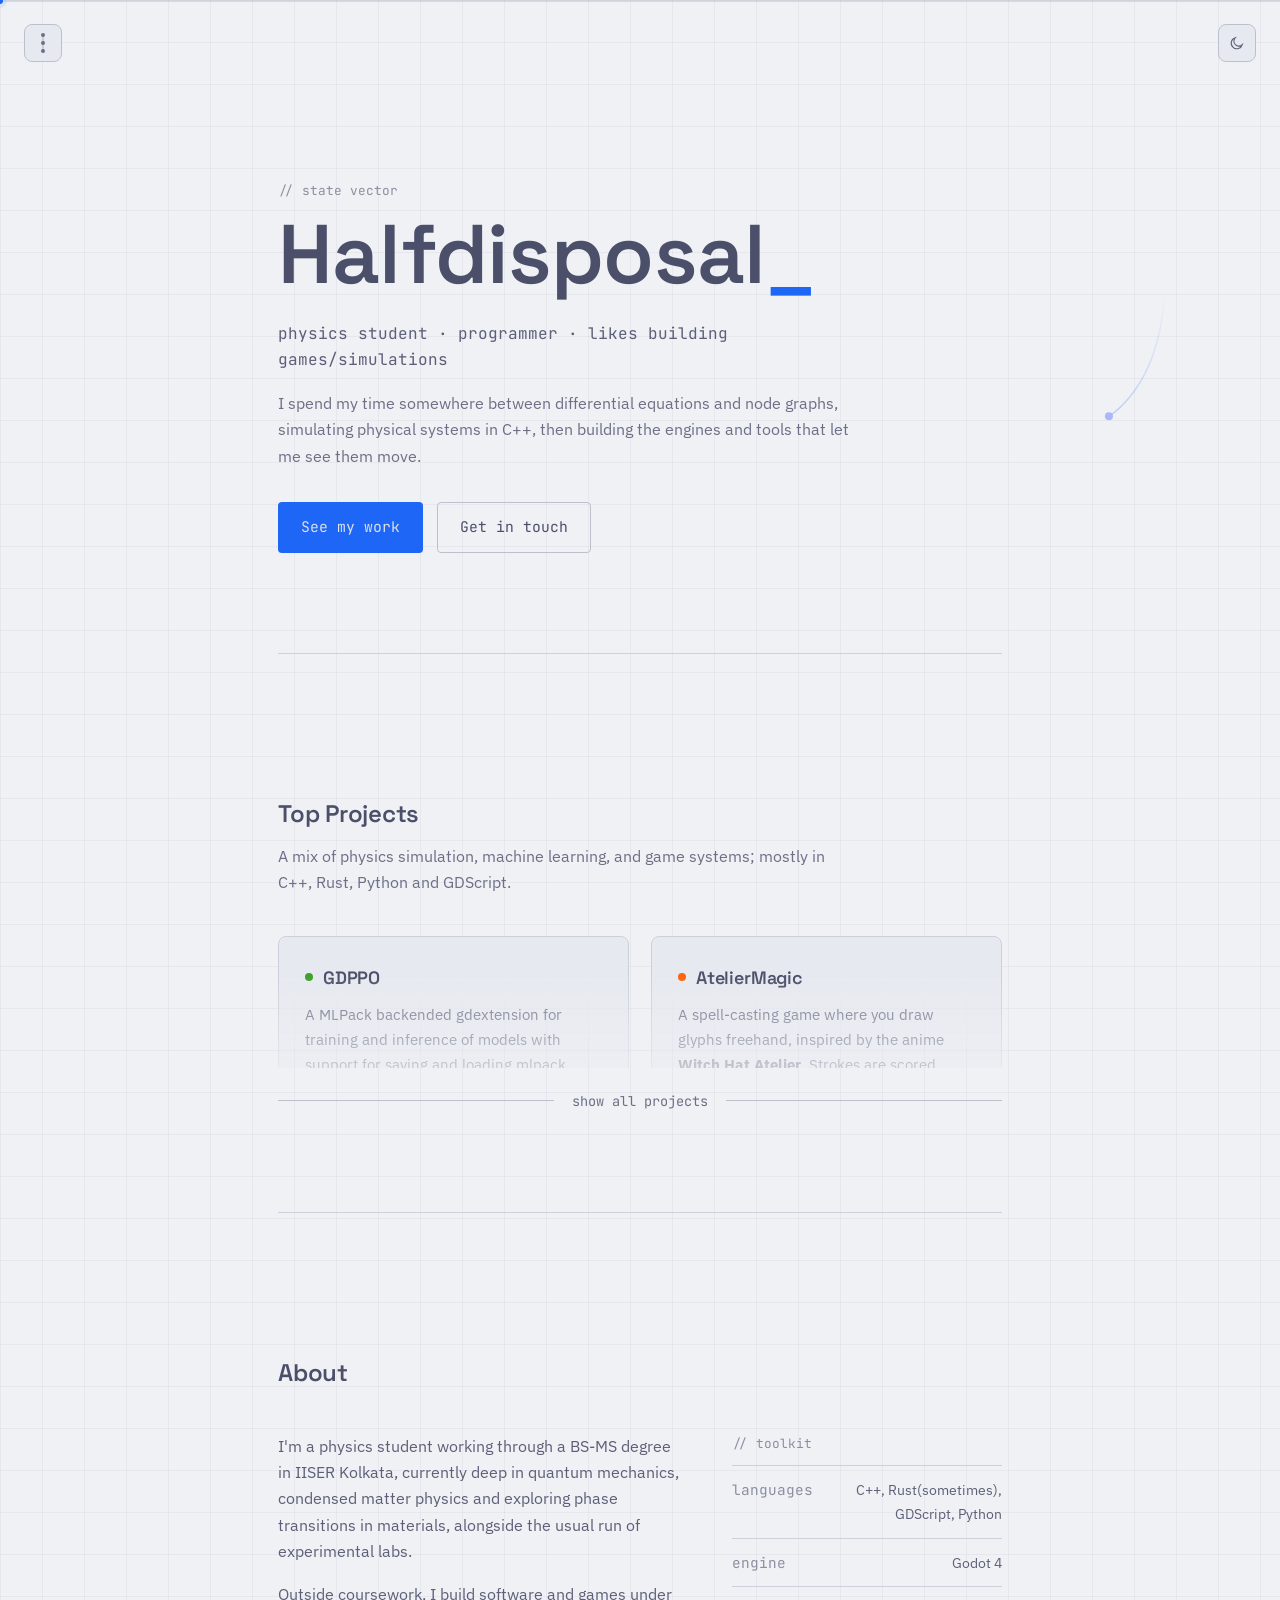
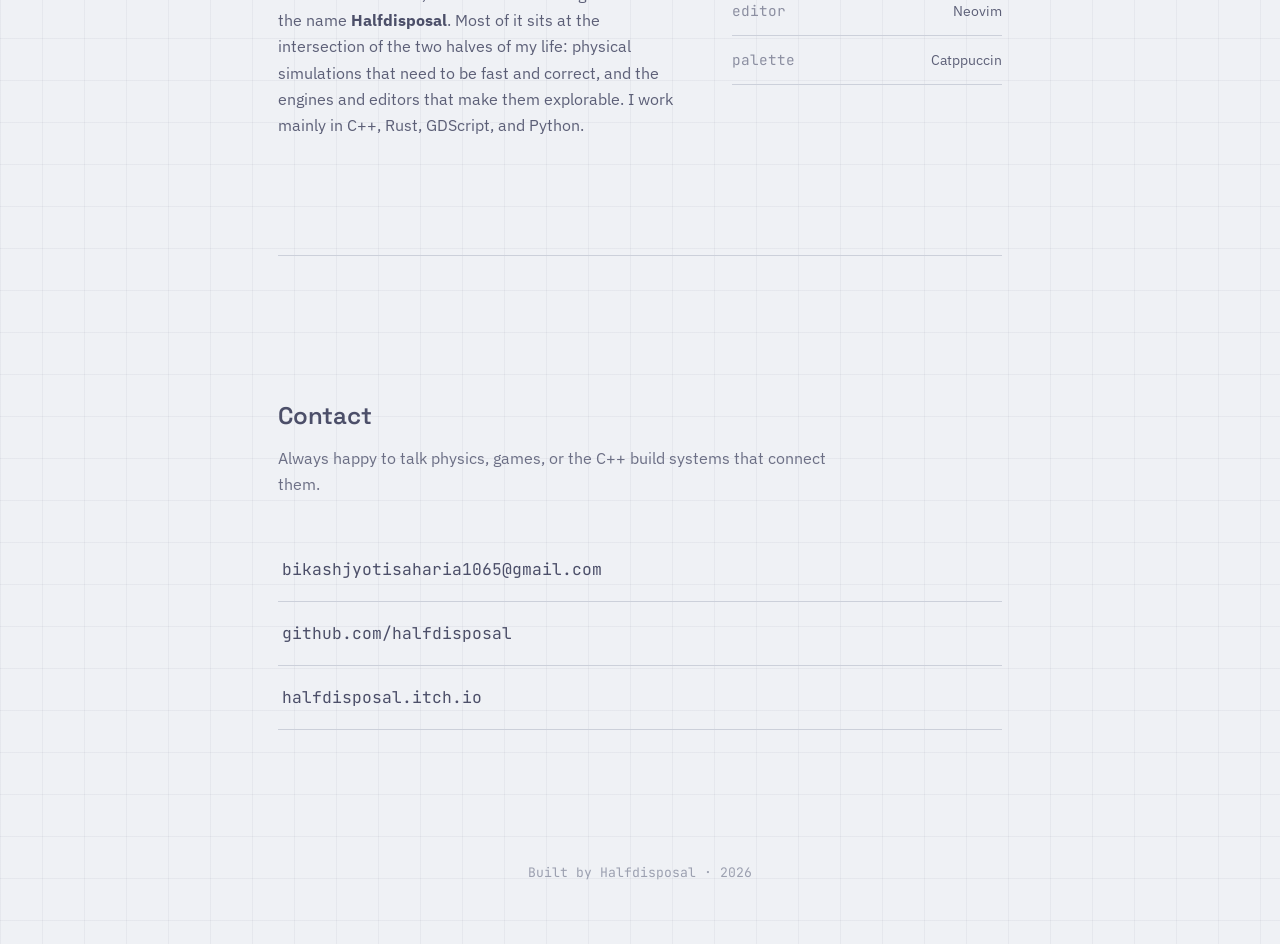
==== index.html @ 4f37a4ed "Add files via upload" ====
<!DOCTYPE html>
<html lang="en" data-theme="mocha">
<head>
<meta charset="UTF-8">
<meta name="viewport" content="width=device-width, initial-scale=1.0">
<title>Halfdisposal</title>
<meta name="description" content="Portfolio of Halfdisposal — physics undergrad, programmer, and game developer.">

<link id="favicon" rel="icon" type="image/svg+xml" href="favicon-mocha.svg">
<link rel="alternate icon" href="favicon.png">

<meta property="og:type" content="website">
<meta property="og:title" content="Halfdisposal — physics & code">
<meta property="og:description" content="Portfolio of Halfdisposal — physics undergrad, programmer, and game developer.">
<meta property="og:image" content="og-image.png">
<meta name="twitter:card" content="summary_large_image">
<meta name="twitter:title" content="Halfdisposal — physics & code">
<meta name="twitter:image" content="og-image.png">

<link rel="preconnect" href="https://fonts.googleapis.com">
<link rel="preconnect" href="https://fonts.gstatic.com" crossorigin>
<link href="https://fonts.googleapis.com/css2?family=Space+Grotesk:wght@400;500;600;700&family=IBM+Plex+Sans:wght@400;500;600&family=JetBrains+Mono:wght@400;500;600&display=swap" rel="stylesheet">
<link rel="stylesheet" href="style.css">
</head>
<body>

<canvas id="orbit-canvas"></canvas>

<button id="nav-toggle" aria-label="Open menu" aria-expanded="false" aria-controls="nav-panel">
  <span class="node-icon">
    <span class="node-dot"></span>
    <span class="node-dot"></span>
    <span class="node-dot"></span>
  </span>
</button>

<div id="scroll-rail" aria-hidden="true">
  <div id="scroll-rail-track"></div>
  <div id="scroll-rail-fill"></div>
  <div id="scroll-rail-dot"></div>
</div>

<nav id="nav-panel" aria-hidden="true">
  <ul>
    <li><a href="#home" class="nav-link" data-label="home">home</a></li>
    <li><a href="#projects" class="nav-link" data-label="projects">projects</a></li>
    <li><a href="#about" class="nav-link" data-label="about">about</a></li>
    <li><a href="#contact" class="nav-link" data-label="contact">contact</a></li>
  </ul>
</nav>

<div id="nav-overlay"></div>

<button id="theme-toggle" aria-label="Toggle light and dark theme">
  <svg id="icon-sun" viewBox="0 0 24 24" fill="none" stroke="currentColor" stroke-width="1.6">
    <circle cx="12" cy="12" r="4.2"/>
    <path d="M12 2.5v2.4M12 19.1v2.4M4.2 4.2l1.7 1.7M18.1 18.1l1.7 1.7M2.5 12h2.4M19.1 12h2.4M4.2 19.8l1.7-1.7M18.1 5.9l1.7-1.7"/>
  </svg>
  <svg id="icon-moon" viewBox="0 0 24 24" fill="none" stroke="currentColor" stroke-width="1.6">
    <path d="M20 14.5A8.5 8.5 0 1 1 9.5 4a6.8 6.8 0 0 0 10.5 10.5Z"/>
  </svg>
</button>

<main>

  <section id="home" class="section hero">
    <p class="mono-tag">// state vector</p>
    <h1>Halfdisposal<span class="cursor">_</span></h1>
    <p class="hero-line">physics student · programmer · likes building games/simulations</p>
    <p class="hero-sub">I spend my time somewhere between differential equations and node graphs, simulating physical
      systems in C++, then building the engines and tools that let me see them move.</p>
    <div class="hero-actions">
      <a href="#projects" class="btn btn-primary">See my work</a>
      <a href="#contact" class="btn btn-ghost">Get in touch</a>
    </div>
  </section>

  <section id="projects" class="section">
    <div class="section-head">
      <h2>Top Projects</h2>
      <p class="section-note">A mix of physics simulation, machine learning, and game systems; mostly in C++, Rust, Python and GDScript.</p>
    </div>

    <div class="projects-teaser">
      <div class="project-grid preview">

        <article class="project-card">
          <div class="project-card-head">
            <span class="node-marker"></span>
            <h3>GDPPO</h3>
          </div>
          <p>A MLPack backended gdextension for training and inference of models with support for saving and loading mlpack models. Mainly focused on Reinforcement Learning with PPO Algorithm, with support for Linear layer and activation functions.</p>
          <ul class="tag-list">
            <li>Godot 4</li><li>C++</li><li>GDExtension</li><li>mlpack</li>
          </ul>
        </article>

        <article class="project-card">
          <div class="project-card-head">
            <span class="node-marker"></span>
            <h3>AtelierMagic</h3>
          </div>
          <p>A spell-casting game where you draw glyphs freehand, inspired by the anime <strong>Witch Hat Atelier</strong>. Strokes are scored using connected-component analysis and PCA-based normalization, matched against a library of gestures.</p>
          <ul class="tag-list">
            <li>Godot 4</li><li>GDScript</li><li>Computer Vision</li>
          </ul>
        </article>

      </div>
      <a class="show-all" href="projects.html">
        <span class="show-all-rule"></span>
        <span class="show-all-label">show all projects</span>
        <span class="show-all-rule"></span>
      </a>
    </div>
  </section>

  <section id="about" class="section about">
    <div class="section-head">
      <h2>About</h2>
    </div>
    <div class="about-grid">
      <div class="about-text">
        <p>I'm a physics student working through a BS-MS degree in IISER Kolkata, currently deep in quantum mechanics, condensed matter physics and exploring phase transitions in materials, alongside the usual run of experimental labs.</p>
        <p>Outside coursework, I build software and games under the name <strong>Halfdisposal</strong>. Most of it sits
          at the intersection of the two halves of my life: physical simulations that need to be fast and
          correct, and the engines and editors that make them explorable. I work mainly in C++, Rust, GDScript,
          and Python.</p>
      </div>
      <div class="about-toolkit">
        <p class="mono-tag">// toolkit</p>
        <ul>
          <li><span>languages</span><span>C++, Rust(sometimes), GDScript, Python</span></li>
          <li><span>engine</span><span>Godot 4</span></li>
          <li><span>editor</span><span>Neovim</span></li>
          <li><span>palette</span><span>Catppuccin</span></li>
        </ul>
      </div>
    </div>
  </section>

  <section id="contact" class="section contact">
    <div class="section-head">
      <h2>Contact</h2>
      <p class="section-note">Always happy to talk physics, games, or the C++ build systems that connect them.</p>
    </div>
    <ul class="contact-list">
      <li><a href="mailto:bikashjyotisaharia1065@gmail.com">bikashjyotisaharia1065@gmail.com</a></li>
      <li><a href="https://github.com/halfdisposal" target="_blank" rel="noopener">github.com/halfdisposal </a></li>
      <li><a href="https://halfdisposal.itch.io" target="_blank" rel="noopener">halfdisposal.itch.io </a></li>
    </ul>
  </section>

</main>

<footer>
  <p>Built by Halfdisposal · <span id="year"></span></p>
</footer>

<script src="script.js"></script>
</body>
</html>
---- style.css ----
:root {
  --font-display: 'Space Grotesk', sans-serif;
  --font-body: 'IBM Plex Sans', sans-serif;
  --font-mono: 'JetBrains Mono', monospace;

  --radius-sm: 4px;
  --radius-md: 8px;
  --content-width: 780px;
}

html[data-theme="mocha"] {
  --base: #1e1e2e;
  --mantle: #181825;
  --crust: #11111b;
  --surface0: #313244;
  --surface1: #45475a;
  --surface2: #585b70;
  --overlay0: #6c7086;
  --overlay1: #7f849c;
  --text: #cdd6f4;
  --subtext1: #bac2de;
  --subtext0: #a6adc8;
  --blue: #89b4fa;
  --lavender: #b4befe;
  --sapphire: #74c7ec;
  --teal: #94e2d5;
  --green: #a6e3a1;
  --peach: #fab387;
  --yellow: #f9e2af;
  --mauve: #cba6f7;
  --red: #f38ba8;
  --grid-line: rgba(205, 214, 244, 0.05);
}

html[data-theme="latte"] {
  --base: #eff1f5;
  --mantle: #e6e9ef;
  --crust: #dce0e8;
  --surface0: #ccd0da;
  --surface1: #bcc0cc;
  --surface2: #acb0be;
  --overlay0: #9ca0b0;
  --overlay1: #8c8fa1;
  --text: #4c4f69;
  --subtext1: #5c5f77;
  --subtext0: #6c6f85;
  --blue: #1e66f5;
  --lavender: #7287fd;
  --sapphire: #209fb5;
  --teal: #179299;
  --green: #40a02b;
  --peach: #fe640b;
  --yellow: #df8e1d;
  --mauve: #8839ef;
  --red: #d20f39;
  --grid-line: rgba(76, 79, 105, 0.06);
}

* { box-sizing: border-box; }

html { scroll-behavior: smooth; }

body {
  margin: 0;
  background:
    linear-gradient(var(--grid-line) 1px, transparent 1px) 0 0 / 42px 42px,
    linear-gradient(90deg, var(--grid-line) 1px, transparent 1px) 0 0 / 42px 42px,
    var(--base);
  color: var(--text);
  font-family: var(--font-body);
  font-size: 16px;
  line-height: 1.65;
  transition: background-color 0.3s ease, color 0.3s ease;
}

@media (prefers-reduced-motion: reduce) {
  html { scroll-behavior: auto; }
  * { animation-duration: 0.01ms !important; animation-iteration-count: 1 !important; transition-duration: 0.01ms !important; }
}

h1, h2, h3 {
  font-family: var(--font-display);
  font-weight: 600;
  margin: 0 0 0.4em 0;
  letter-spacing: -0.01em;
}

p { margin: 0 0 1em 0; }

a { color: inherit; }

.mono-tag {
  font-family: var(--font-mono);
  font-size: 0.8rem;
  color: var(--overlay1);
  margin: 0 0 0.9em 0;
}

/* ---------- canvas ---------- */

#orbit-canvas {
  position: fixed;
  inset: 0;
  width: 100%;
  height: 100%;
  z-index: 0;
  opacity: 0.55;
  pointer-events: none;
}

/* ---------- nav toggle ---------- */

#nav-toggle {
  position: fixed;
  top: 24px;
  left: 24px;
  z-index: 30;
  width: 38px;
  height: 38px;
  border-radius: var(--radius-md);
  border: 1px solid var(--surface1);
  background: var(--mantle);
  display: flex;
  align-items: center;
  justify-content: center;
  cursor: pointer;
  transition: border-color 0.2s ease, background 0.2s ease;
}

#nav-toggle:hover { border-color: var(--blue); }

.node-icon {
  display: flex;
  flex-direction: column;
  align-items: center;
  gap: 4px;
  position: relative;
}

.node-icon::before {
  content: "";
  position: absolute;
  left: 50%;
  top: 2px;
  bottom: 2px;
  width: 1px;
  background: var(--surface2);
  transform: translateX(-50%);
}

.node-dot {
  width: 4px;
  height: 4px;
  border-radius: 50%;
  background: var(--subtext0);
  position: relative;
  z-index: 1;
  transition: background 0.2s ease;
}

#nav-toggle[aria-expanded="true"] .node-dot { background: var(--blue); }

/* ---------- nav panel ---------- */

#nav-overlay {
  position: fixed;
  inset: 0;
  background: rgba(0,0,0,0.35);
  opacity: 0;
  pointer-events: none;
  transition: opacity 0.25s ease;
  z-index: 20;
}

#nav-overlay.open { opacity: 1; pointer-events: auto; }

#nav-panel {
  position: fixed;
  top: 0;
  left: 0;
  bottom: 0;
  width: 260px;
  background: var(--mantle);
  border-right: 1px solid var(--surface0);
  z-index: 25;
  padding: 100px 0 40px 0;
  transform: translateX(-100%);
  transition: transform 0.3s cubic-bezier(0.4, 0, 0.2, 1);
}

#nav-panel.open { transform: translateX(0); }

#nav-panel ul {
  list-style: none;
  margin: 0;
  padding: 0;
}

#nav-panel li { position: relative; }

.nav-link {
  display: block;
  font-family: var(--font-mono);
  font-size: 1.05rem;
  color: var(--subtext1);
  text-decoration: none;
  padding: 16px 0 16px 46px;
  position: relative;
  transition: color 0.2s ease;
}

.nav-link::before {
  content: "";
  position: absolute;
  left: 24px;
  top: 50%;
  width: 9px;
  height: 9px;
  border-radius: 50%;
  background: var(--surface2);
  transform: translate(-50%, -50%);
  transition: background 0.2s ease, box-shadow 0.2s ease;
}

.nav-link:hover, .nav-link.active { color: var(--text); }

.nav-link:hover::before, .nav-link.active::before {
  background: var(--blue);
  box-shadow: 0 0 0 4px rgba(137, 180, 250, 0.18);
}

/* ---------- theme toggle ---------- */

#theme-toggle {
  position: fixed;
  top: 24px;
  right: 24px;
  z-index: 30;
  width: 38px;
  height: 38px;
  border-radius: var(--radius-md);
  border: 1px solid var(--surface1);
  background: var(--mantle);
  color: var(--subtext1);
  cursor: pointer;
  display: flex;
  align-items: center;
  justify-content: center;
  transition: border-color 0.2s ease, color 0.2s ease;
}

#theme-toggle:hover { border-color: var(--blue); color: var(--blue); }

#theme-toggle svg {
  width: 16px;
  height: 16px;
  position: absolute;
  transition: opacity 0.35s ease, transform 0.45s cubic-bezier(0.4, 0, 0.2, 1);
}

#icon-sun { opacity: 1; transform: rotate(0deg) scale(1); }
#icon-moon { opacity: 0; transform: rotate(-70deg) scale(0.5); }

html[data-theme="latte"] #icon-sun { opacity: 0; transform: rotate(70deg) scale(0.5); }
html[data-theme="latte"] #icon-moon { opacity: 1; transform: rotate(0deg) scale(1); }

/* ---------- layout ---------- */

main {
  position: relative;
  z-index: 1;
  max-width: var(--content-width);
  margin: 0 auto;
  padding: 0 28px;
}

.section {
  padding: 140px 0 100px 0;
  border-bottom: 1px solid var(--surface0);
}

.section:last-of-type { border-bottom: none; }

.section-head { margin-bottom: 40px; }

.section-note { color: var(--subtext0); max-width: 56ch; }

/* ---------- hero ---------- */

.hero { padding-top: 180px; }

.hero h1 {
  font-size: clamp(3rem, 9vw, 5.2rem);
  line-height: 1;
  margin-bottom: 0.3em;
}

.cursor {
  display: inline-block;
  color: var(--blue);
  animation: blink 1.1s steps(1) infinite;
}

@keyframes blink { 50% { opacity: 0; } }

.hero-line {
  font-family: var(--font-mono);
  font-size: 1rem;
  color: var(--subtext1);
  max-width: 60ch;
}

.hero-sub {
  color: var(--subtext0);
  max-width: 58ch;
  font-size: 1.02rem;
}

.hero-actions {
  display: flex;
  gap: 14px;
  margin-top: 32px;
  flex-wrap: wrap;
}

.btn {
  font-family: var(--font-mono);
  font-size: 0.92rem;
  padding: 12px 22px;
  border-radius: var(--radius-sm);
  text-decoration: none;
  border: 1px solid transparent;
  transition: transform 0.15s ease, border-color 0.2s ease, background 0.2s ease;
}

.btn-primary {
  background: var(--blue);
  color: var(--crust);
}

.btn-primary:hover { transform: translateY(-1px); }

.btn-ghost {
  border-color: var(--surface1);
  color: var(--text);
}

.btn-ghost:hover { border-color: var(--blue); color: var(--blue); }

/* ---------- projects ---------- */

.project-grid {
  display: grid;
  grid-template-columns: repeat(2, 1fr);
  gap: 22px;
}

.project-card {
  background: var(--mantle);
  border: 1px solid var(--surface0);
  border-radius: var(--radius-md);
  padding: 26px 26px 22px 26px;
  position: relative;
  transition: border-color 0.2s ease;
}

.project-card:hover { border-color: var(--surface2); }

.project-card-head {
  display: flex;
  align-items: center;
  gap: 10px;
  margin-bottom: 10px;
}

.node-marker {
  width: 8px;
  height: 8px;
  border-radius: 50%;
  background: var(--green);
  flex-shrink: 0;
}

.project-card:nth-of-type(2n) .node-marker { background: var(--peach); }
.project-card:nth-of-type(3n) .node-marker { background: var(--mauve); }

.project-card h3 { font-size: 1.12rem; margin: 0; }

.project-card p {
  color: var(--subtext0);
  font-size: 0.95rem;
  margin-bottom: 16px;
}

.tag-list {
  list-style: none;
  display: flex;
  flex-wrap: wrap;
  gap: 8px;
  margin: 0;
  padding: 0;
}

.tag-list li {
  font-family: var(--font-mono);
  font-size: 0.76rem;
  color: var(--subtext1);
  background: var(--surface0);
  padding: 3px 9px;
  border-radius: var(--radius-sm);
}

.projects-teaser {
  position: relative;
}

.project-grid.preview {
  max-height: 132px;
  overflow: hidden;
  -webkit-mask-image: linear-gradient(to bottom, #000 0%, #000 30%, rgba(0, 0, 0, 0.32) 100%);
  mask-image: linear-gradient(to bottom, #000 0%, #000 30%, rgba(0, 0, 0, 0.32) 100%);
}

.show-all {
  display: flex;
  align-items: center;
  gap: 18px;
  margin-top: 22px;
  text-decoration: none;
  color: var(--subtext0);
  cursor: pointer;
}

.show-all-rule {
  flex: 1;
  height: 1px;
  background: var(--surface1);
  transition: background 0.2s ease;
}

.show-all-label {
  font-family: var(--font-mono);
  font-size: 0.85rem;
  white-space: nowrap;
  transition: color 0.2s ease;
}

.show-all:hover .show-all-label { color: var(--blue); }
.show-all:hover .show-all-rule { background: var(--blue); }

/* ---------- projects page ---------- */

.projects-page { padding-top: 160px; }

.back-link {
  display: inline-block;
  font-family: var(--font-mono);
  font-size: 0.85rem;
  color: var(--subtext0);
  text-decoration: none;
  margin-bottom: 36px;
  transition: color 0.2s ease;
}

.back-link::before {
  content: "←";
  margin-right: 8px;
}

.back-link:hover { color: var(--blue); }

.projects-page h1 {
  font-family: var(--font-display);
  font-size: clamp(2.2rem, 5vw, 3rem);
}

/* ---------- about ---------- */

.about-grid {
  display: grid;
  grid-template-columns: 1.5fr 1fr;
  gap: 48px;
}

.about-text p { color: var(--subtext1); }
.about-text strong { color: var(--text); }

.about-toolkit ul {
  list-style: none;
  margin: 0;
  padding: 0;
  border-top: 1px solid var(--surface0);
}

.about-toolkit li {
  display: flex;
  justify-content: space-between;
  gap: 12px;
  padding: 12px 0;
  border-bottom: 1px solid var(--surface0);
  font-size: 0.9rem;
}

.about-toolkit li span:first-child {
  font-family: var(--font-mono);
  color: var(--overlay1);
}

.about-toolkit li span:last-child {
  color: var(--subtext1);
  text-align: right;
}

/* ---------- contact ---------- */

.contact-list {
  list-style: none;
  margin: 0;
  padding: 0;
}

.contact-list li { border-bottom: 1px solid var(--surface0); }

.contact-list a {
  display: block;
  padding: 18px 4px;
  text-decoration: none;
  font-family: var(--font-mono);
  font-size: 1.02rem;
  color: var(--text);
  transition: color 0.2s ease, padding-left 0.2s ease;
}

.contact-list a:hover {
  color: var(--blue);
  padding-left: 10px;
}

.edit-hint {
  color: var(--overlay0);
  font-size: 0.8rem;
}

/* ---------- footer ---------- */

footer {
  position: relative;
  z-index: 1;
  text-align: center;
  padding: 32px 0 48px 0;
  color: var(--overlay0);
  font-family: var(--font-mono);
  font-size: 0.82rem;
}

/* ---------- responsive ---------- */

@media (max-width: 720px) {
  .project-grid { grid-template-columns: 1fr; }
  .about-grid { grid-template-columns: 1fr; }
  .section { padding: 110px 0 70px 0; }
  #nav-panel { width: 100%; }
}

/* ---------- scroll rail ---------- */

#scroll-rail {
  position: fixed;
  top: 0;
  left: 0;
  right: 0;
  height: 2px;
  z-index: 40;
  pointer-events: none;
}

#scroll-rail-track {
  position: absolute;
  inset: 0;
  background: var(--surface1);
  opacity: 0.5;
}

#scroll-rail-fill {
  position: absolute;
  top: 0;
  left: 0;
  height: 100%;
  width: 0%;
  background: var(--blue);
  opacity: 0.7;
}

#scroll-rail-dot {
  position: absolute;
  top: 50%;
  left: 0%;
  width: 6px;
  height: 6px;
  border-radius: 50%;
  background: var(--blue);
  box-shadow: 0 0 0 4px rgba(137, 180, 250, 0.18);
  transform: translate(-50%, -50%);
}

/* ---------- scrollbar & selection ---------- */

::selection {
  background: var(--blue);
  color: var(--crust);
}

html {
  scrollbar-width: thin;
  scrollbar-color: var(--surface2) var(--base);
}

::-webkit-scrollbar { width: 11px; }
::-webkit-scrollbar-track { background: var(--base); }
::-webkit-scrollbar-thumb {
  background: var(--surface2);
  border-radius: 6px;
  border: 3px solid var(--base);
}
::-webkit-scrollbar-thumb:hover { background: var(--overlay0); }

/* ---------- focus visibility ---------- */

a:focus-visible, button:focus-visible {
  outline: 2px solid var(--blue);
  outline-offset: 2px;
}
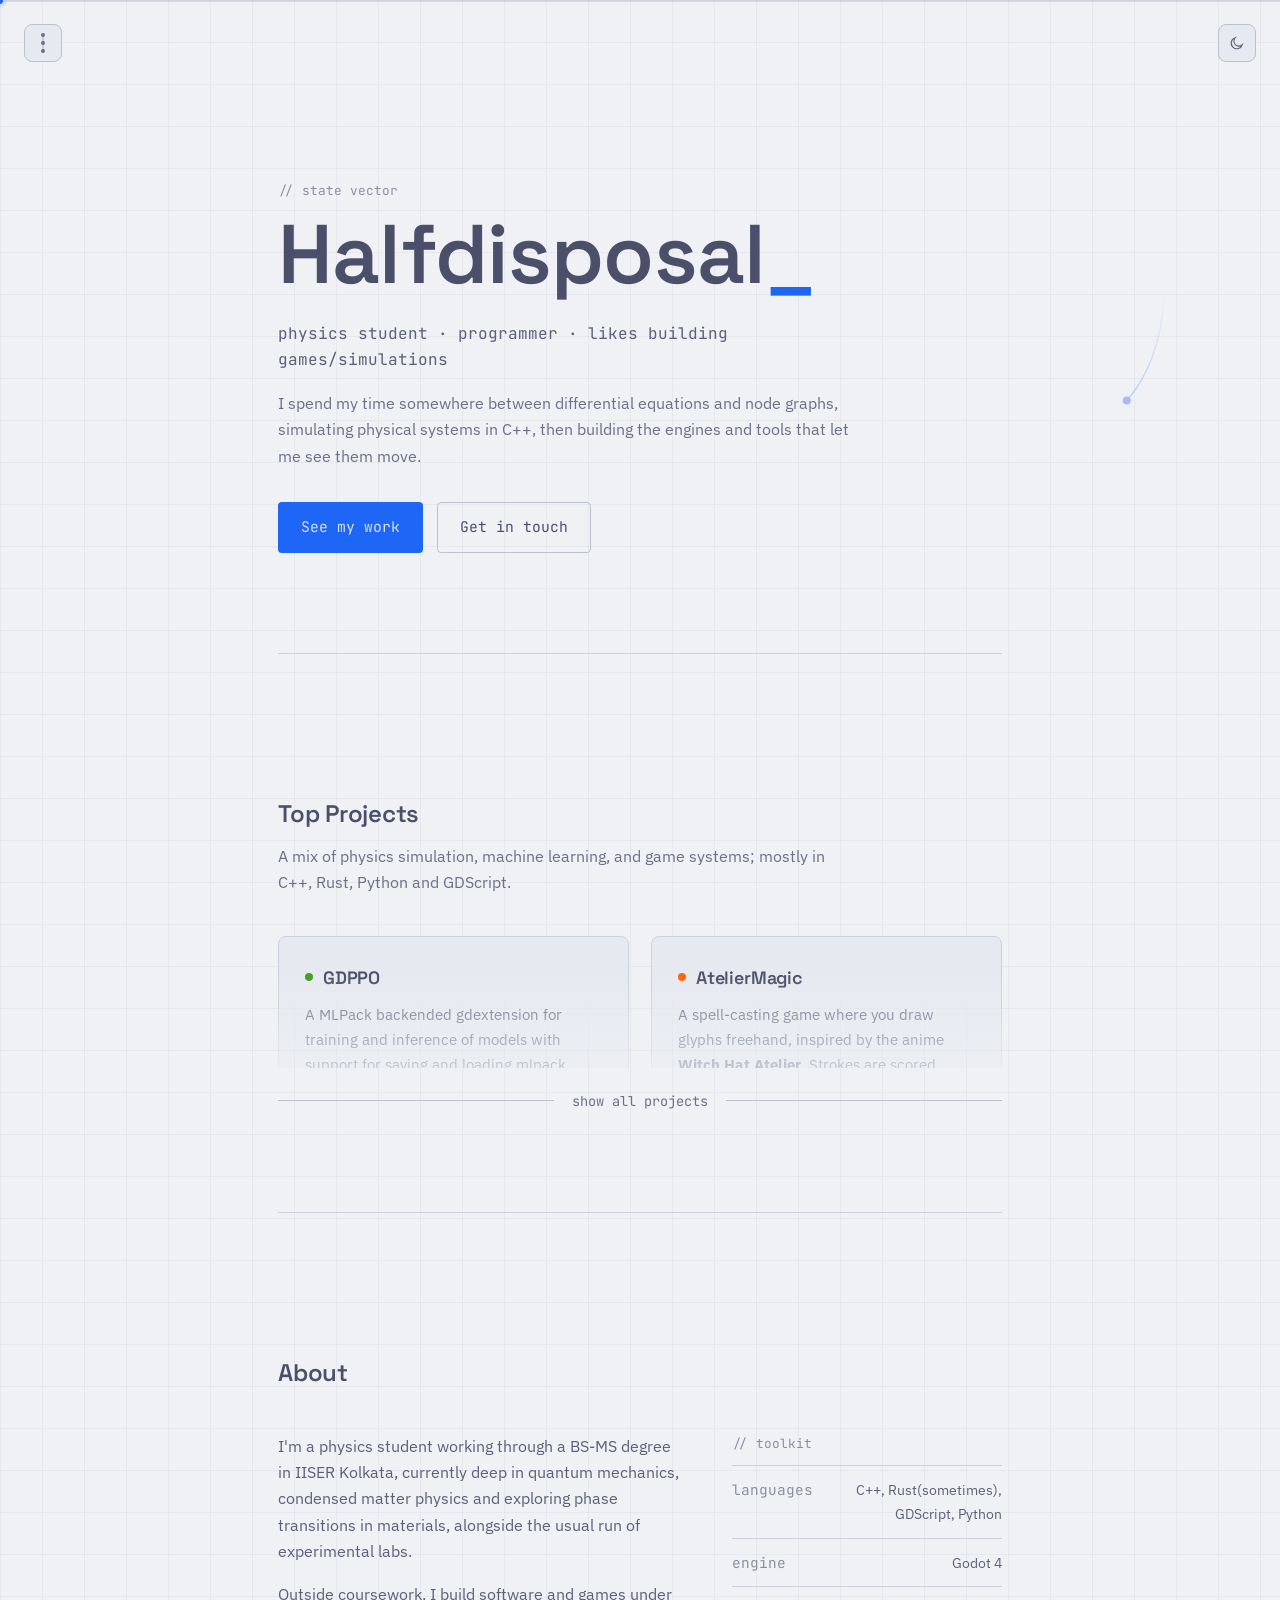
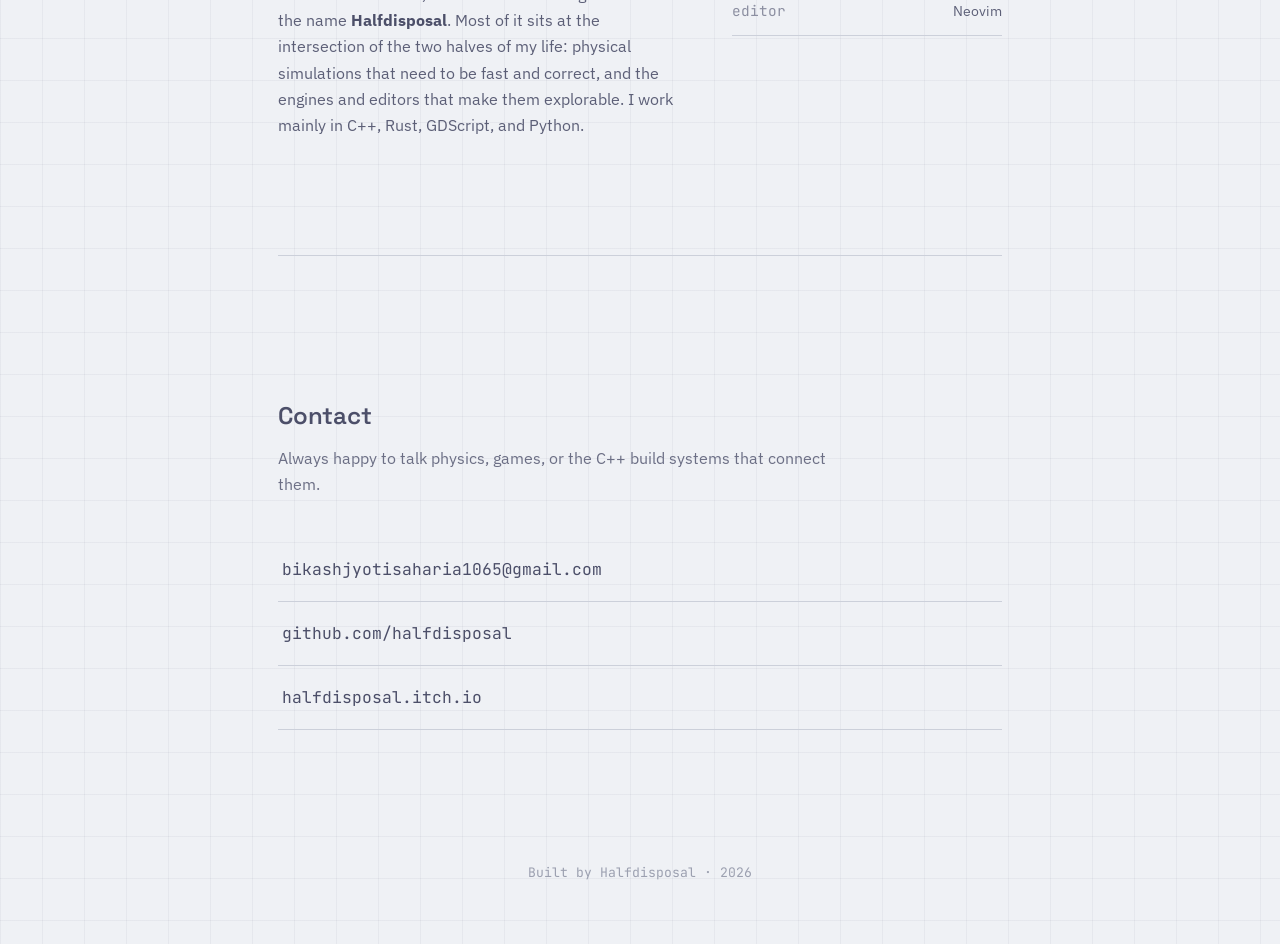
==== commit d258724b: "Update index.html" ====
--- a/index.html
+++ b/index.html
@@ -133,7 +133,6 @@
           <li><span>languages</span><span>C++, Rust(sometimes), GDScript, Python</span></li>
           <li><span>engine</span><span>Godot 4</span></li>
           <li><span>editor</span><span>Neovim</span></li>
-          <li><span>palette</span><span>Catppuccin</span></li>
         </ul>
       </div>
     </div>
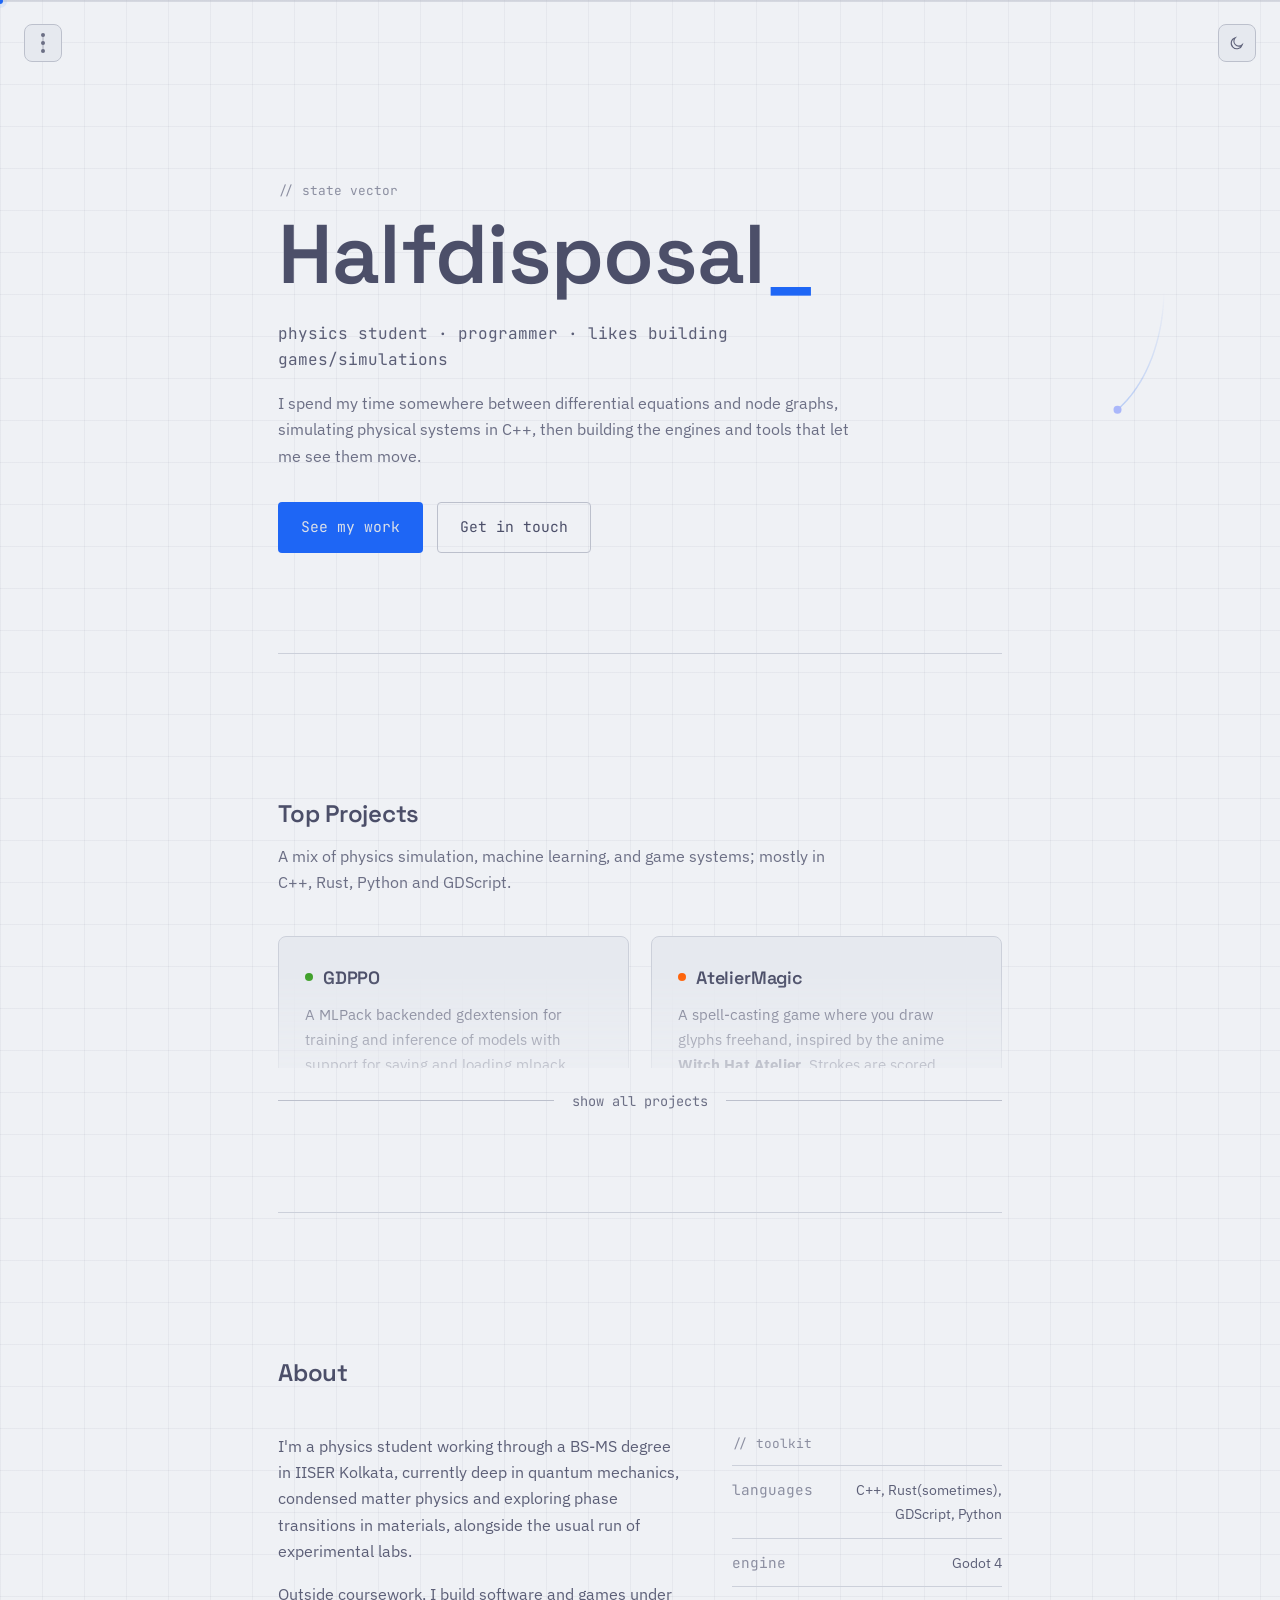
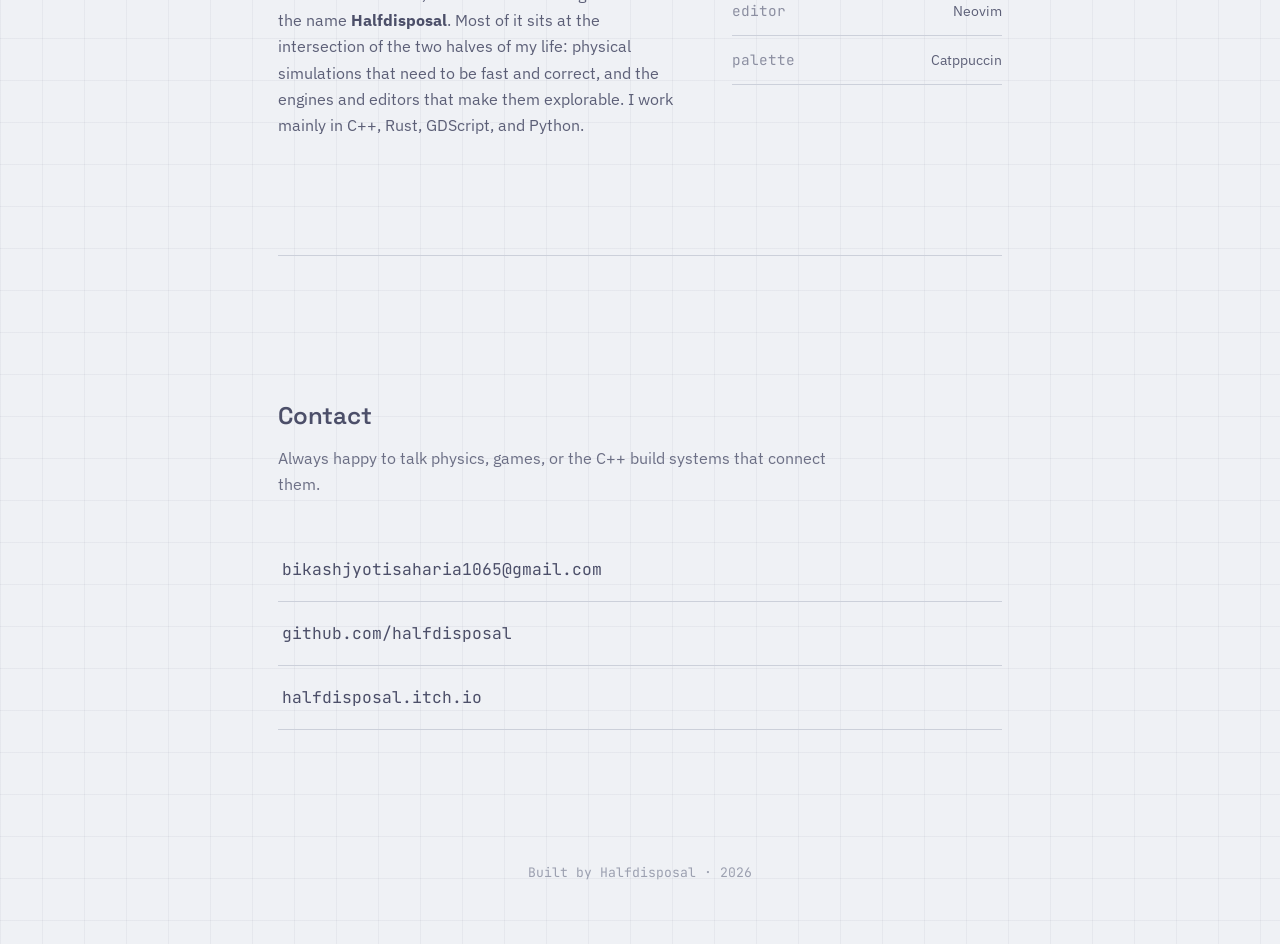
==== commit 1024474f: "Add files via upload" ====
--- a/index.html
+++ b/index.html
@@ -87,7 +87,7 @@
         <article class="project-card">
           <div class="project-card-head">
             <span class="node-marker"></span>
-            <h3>GDPPO</h3>
+            <h3><a href="https://github.com/yourusername/gdppo" target="_blank" rel="noopener">GDPPO</a></h3>
           </div>
           <p>A MLPack backended gdextension for training and inference of models with support for saving and loading mlpack models. Mainly focused on Reinforcement Learning with PPO Algorithm, with support for Linear layer and activation functions.</p>
           <ul class="tag-list">
@@ -98,7 +98,7 @@
         <article class="project-card">
           <div class="project-card-head">
             <span class="node-marker"></span>
-            <h3>AtelierMagic</h3>
+            <h3><a href="https://github.com/yourusername/ateliermagic" target="_blank" rel="noopener">AtelierMagic</a></h3>
           </div>
           <p>A spell-casting game where you draw glyphs freehand, inspired by the anime <strong>Witch Hat Atelier</strong>. Strokes are scored using connected-component analysis and PCA-based normalization, matched against a library of gestures.</p>
           <ul class="tag-list">
@@ -133,6 +133,7 @@
           <li><span>languages</span><span>C++, Rust(sometimes), GDScript, Python</span></li>
           <li><span>engine</span><span>Godot 4</span></li>
           <li><span>editor</span><span>Neovim</span></li>
+          <li><span>palette</span><span>Catppuccin</span></li>
         </ul>
       </div>
     </div>
@@ -157,5 +158,6 @@
 </footer>
 
 <script src="script.js"></script>
+<script src="orbit.js"></script>
 </body>
 </html>
--- a/style.css
+++ b/style.css
@@ -386,6 +386,18 @@
 
 .project-card h3 { font-size: 1.12rem; margin: 0; }
 
+.project-card h3 a {
+  color: inherit;
+  text-decoration: none;
+  border-bottom: 1px solid transparent;
+  transition: color 0.2s ease, border-color 0.2s ease;
+}
+
+.project-card h3 a:hover {
+  color: var(--blue);
+  border-bottom-color: var(--blue);
+}
+
 .project-card p {
   color: var(--subtext0);
   font-size: 0.95rem;
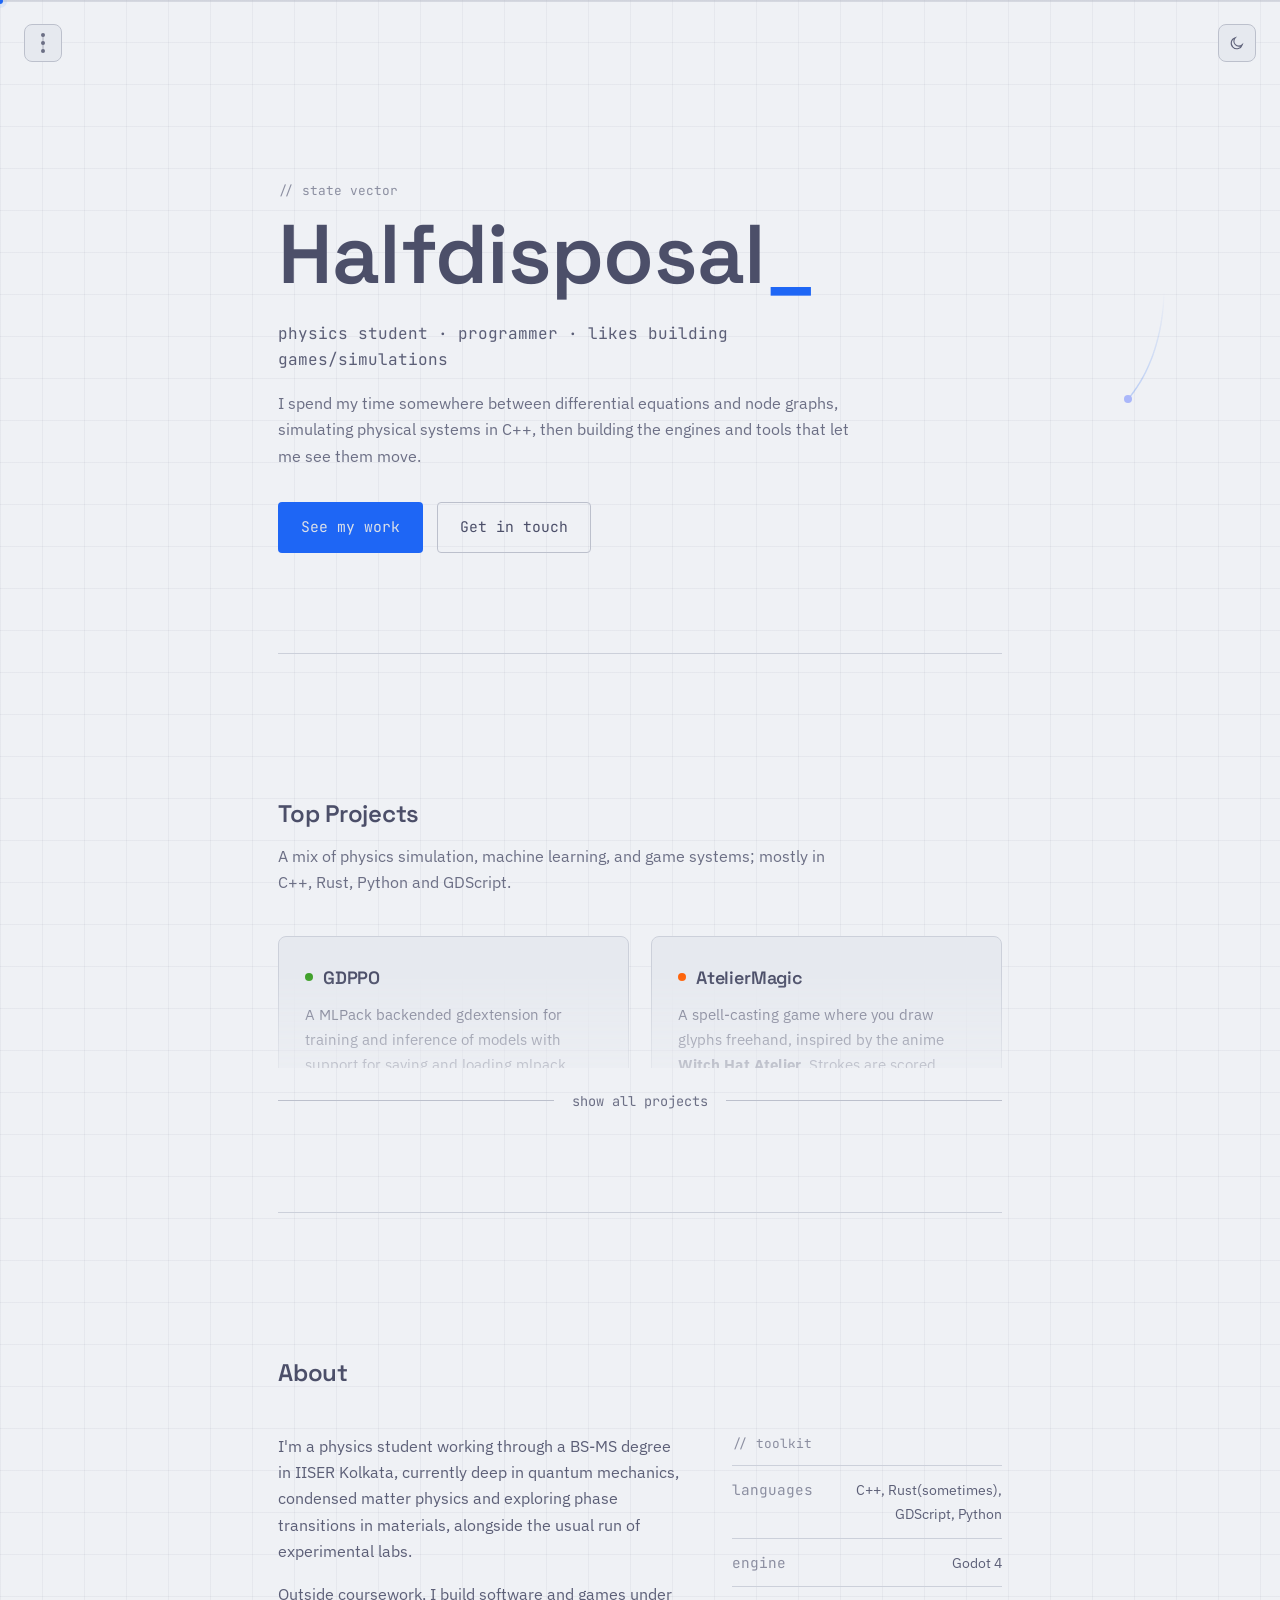
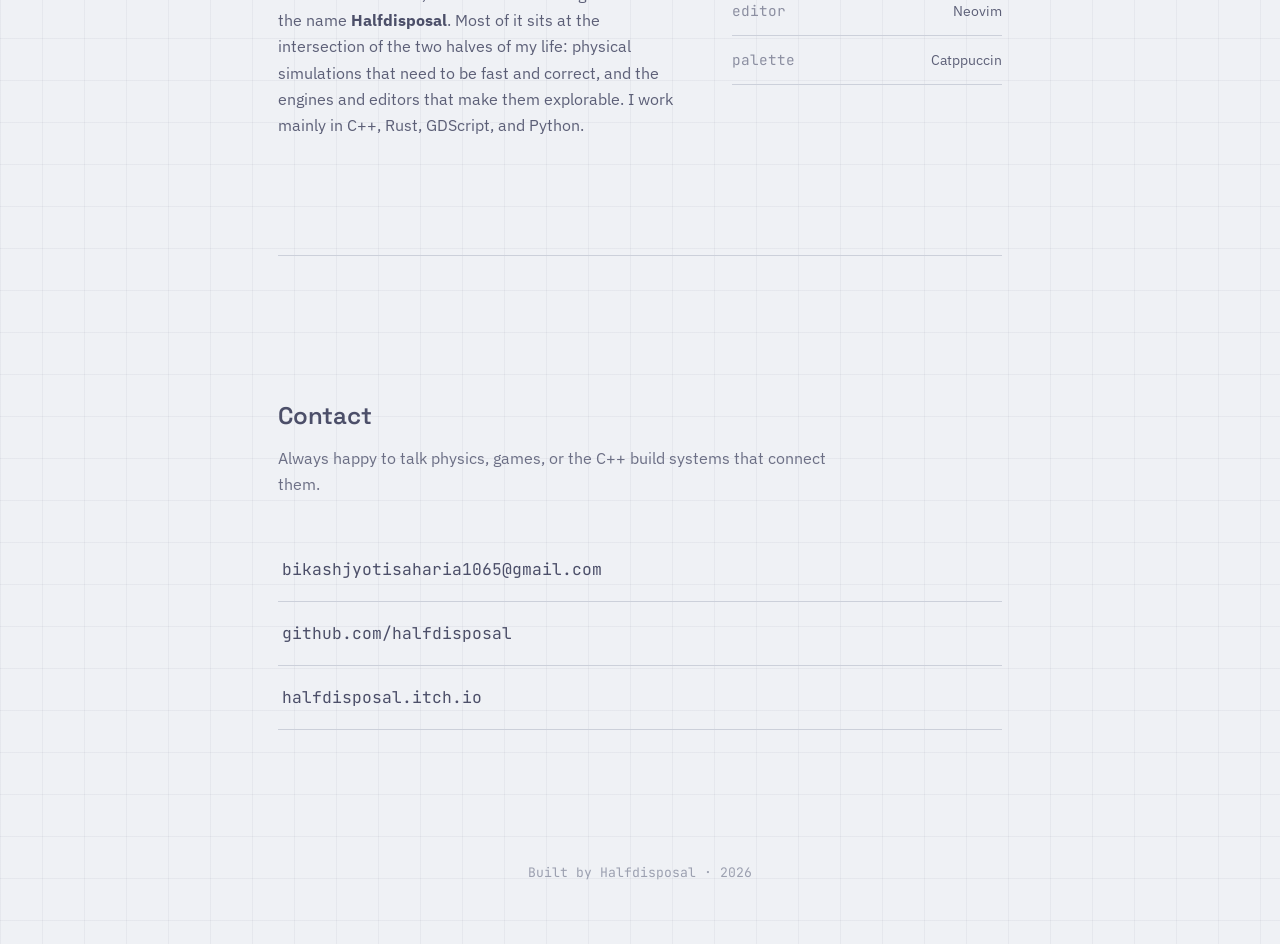
==== commit e3c296a3: "Update index.html" ====
--- a/index.html
+++ b/index.html
@@ -87,7 +87,7 @@
         <article class="project-card">
           <div class="project-card-head">
             <span class="node-marker"></span>
-            <h3><a href="https://github.com/yourusername/gdppo" target="_blank" rel="noopener">GDPPO</a></h3>
+            <h3><a href="https://github.com/halfdisposal/gdppo" target="_blank" rel="noopener">GDPPO</a></h3>
           </div>
           <p>A MLPack backended gdextension for training and inference of models with support for saving and loading mlpack models. Mainly focused on Reinforcement Learning with PPO Algorithm, with support for Linear layer and activation functions.</p>
           <ul class="tag-list">
@@ -98,7 +98,7 @@
         <article class="project-card">
           <div class="project-card-head">
             <span class="node-marker"></span>
-            <h3><a href="https://github.com/yourusername/ateliermagic" target="_blank" rel="noopener">AtelierMagic</a></h3>
+            <h3><a href="https://github.com/halfdisposal/ateliermagic" target="_blank" rel="noopener">AtelierMagic</a></h3>
           </div>
           <p>A spell-casting game where you draw glyphs freehand, inspired by the anime <strong>Witch Hat Atelier</strong>. Strokes are scored using connected-component analysis and PCA-based normalization, matched against a library of gestures.</p>
           <ul class="tag-list">
--- a/style.css
+++ b/style.css
@@ -460,6 +460,56 @@
 .show-all:hover .show-all-label { color: var(--blue); }
 .show-all:hover .show-all-rule { background: var(--blue); }
 
+/* ---------- live projects ---------- */
+
+.section-divider {
+  height: 1px;
+  background: var(--surface0);
+  margin: 40px 0;
+}
+
+.live-project-grid {
+  display: grid;
+  grid-template-columns: repeat(2, 1fr);
+  gap: 22px;
+}
+
+.live-project-card {
+  background: linear-gradient(135deg, var(--surface0) 0%, var(--mantle) 100%);
+  border: 1px solid var(--surface1);
+  border-radius: var(--radius-md);
+  padding: 26px 26px 22px 26px;
+  position: relative;
+  transition: border-color 0.2s ease, box-shadow 0.2s ease;
+}
+
+.live-project-card:hover {
+  border-color: var(--lavender);
+  box-shadow: 0 0 12px rgba(180, 190, 254, 0.1);
+}
+
+.node-marker.live {
+  background: var(--lavender);
+  animation: pulse-live 2s ease-in-out infinite;
+}
+
+@keyframes pulse-live {
+  0%, 100% { opacity: 1; }
+  50% { opacity: 0.6; }
+}
+
+.live-project-card h3 a {
+  color: inherit;
+  text-decoration: none;
+  border-bottom: 1px solid transparent;
+  transition: color 0.2s ease, border-color 0.2s ease;
+}
+
+.live-project-card h3 a:hover {
+  color: var(--lavender);
+  border-bottom-color: var(--lavender);
+}
+
 /* ---------- projects page ---------- */
 
 .projects-page { padding-top: 160px; }
